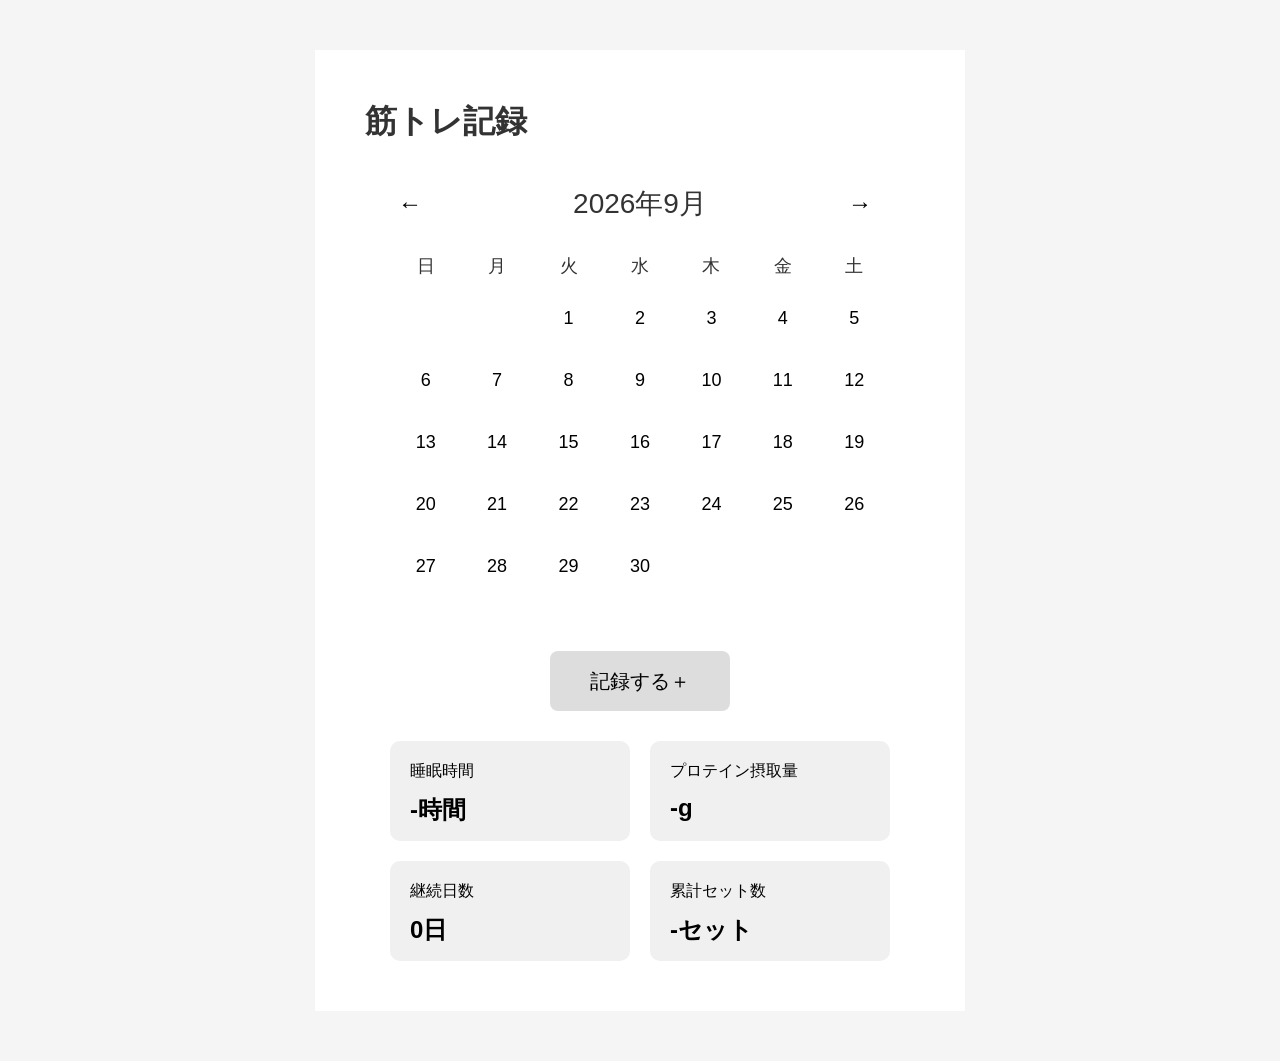
==== index.html @ 996ff5ee "Add files via upload" ====
<!DOCTYPE html>
<html lang="ja">
<head>
    <meta charset="UTF-8">
    <meta name="viewport" content="width=device-width, initial-scale=1.0">
    <title>筋トレ記録</title>
    <link rel="stylesheet" href="style.css">
</head>
<body>
<main class="container">
    <h1>筋トレ記録</h1>
    <!-- カレンダー -->
    <section id="calendar"></section>
    <!-- 記録ボタン -->
    <button id="record-button">
        記録する＋
    </button>
    <!-- 統計情報 -->
    <section class="stats">

    <button class="card" id="sleep">
        <span class="card-title">睡眠時間</span>
        <span class="card-value">-時間</span>
    </button>

    <button class="card" id="protein">
        <span class="card-title">プロテイン摂取量</span>
        <span class="card-value">-g</span>
    </button>

    <button class="card" id="streak">
        <span class="card-title">継続日数</span>
        <span class="card-value">0日</span>
    </button>

    <button class="card" id="sets">
        <span class="card-title">累計セット数</span>
        <span class="card-value">-セット</span>
    </button>

</section>
</main>
<script src="script.js"></script>
</body>
</html>
---- style.css ----
body {
    margin: 0;
    background-color: #f5f5f5;
    font-family: sans-serif;
    color: #333;
}

.container {
    width: 650px;
    min-height: 850px;
    margin: 50px auto;
    padding: 50px;
    background-color: white;
    box-sizing: border-box;
}


/* ====================
   タイトル
   ==================== */

h1 {
    margin: 0 0 40px;
    font-size: 32px;
}


/* ====================
   カレンダー
   ==================== */

#calendar {
    width: 500px;
    margin: 0 auto 60px;
}


/* 月・矢印 */

.calendar-header {
    display: grid;
    grid-template-columns: 50px 1fr 50px;
    align-items: center;
    margin-bottom: 30px;
}

.calendar-title {
    text-align: center;
    font-size: 28px;
}

.calendar-header button {
    width: 40px;
    height: 40px;
    border: none;
    background-color: transparent;
    font-size: 24px;
    cursor: pointer;
}


/* 曜日 */

.week {
    display: grid;
    grid-template-columns: repeat(7, 1fr);
    text-align: center;
    margin-bottom: 15px;
}

.week div {
    font-size: 18px;
}


/* 日付 */

.days {
    display: grid;
    grid-template-columns: repeat(7, 1fr);
    row-gap: 12px;
}

.day {
    width: 50px;
    height: 50px;
    margin: 0 auto;

    border: none;
    background-color: transparent;

    font-size: 18px;
    cursor: pointer;
}


/* 今日 */

.day.today {
    background-color: #fff2a8;
    border-radius: 50%;
    font-weight: bold;
}


/* 記録した日 */

.day.recorded {
    font-size: 15px;
}


/* ====================
   記録するボタン
   ==================== */

#record-button {
    display: block;

    width: 180px;
    height: 60px;

    margin: 0 auto 30px;

    border: none;
    border-radius: 8px;

    background-color: #ddd;

    font-size: 20px;
    cursor: pointer;
}

#record-button:hover {
    background-color: #ccc;
}


/* ====================
   統計カード
   ==================== */

.stats {
    display: grid;

    grid-template-columns: 1fr 1fr;

    gap: 20px;

    width: 500px;
    margin: 0 auto;
}


.card {
    height: 100px;

    padding: 20px;

    border: none;
    border-radius: 10px;

    background-color: #f0f0f0;

    text-align: left;

    cursor: pointer;
}


.card:hover {
    background-color: #e5e5e5;
}


.card-title {
    display: block;

    margin-bottom: 12px;

    font-size: 16px;
}


.card-value {
    display: block;

    font-size: 24px;
    font-weight: bold;
}
/* ====================
   ボタンを押したとき
   ==================== */

button {
    transition: transform 0.1s;
}

button:active {
    transform: scale(0.95);
}
#record-button {
    transition: transform 0.1s, background-color 0.1s;
}

#record-button:active {
    transform: scale(0.95);
    background-color: #bbb;
}
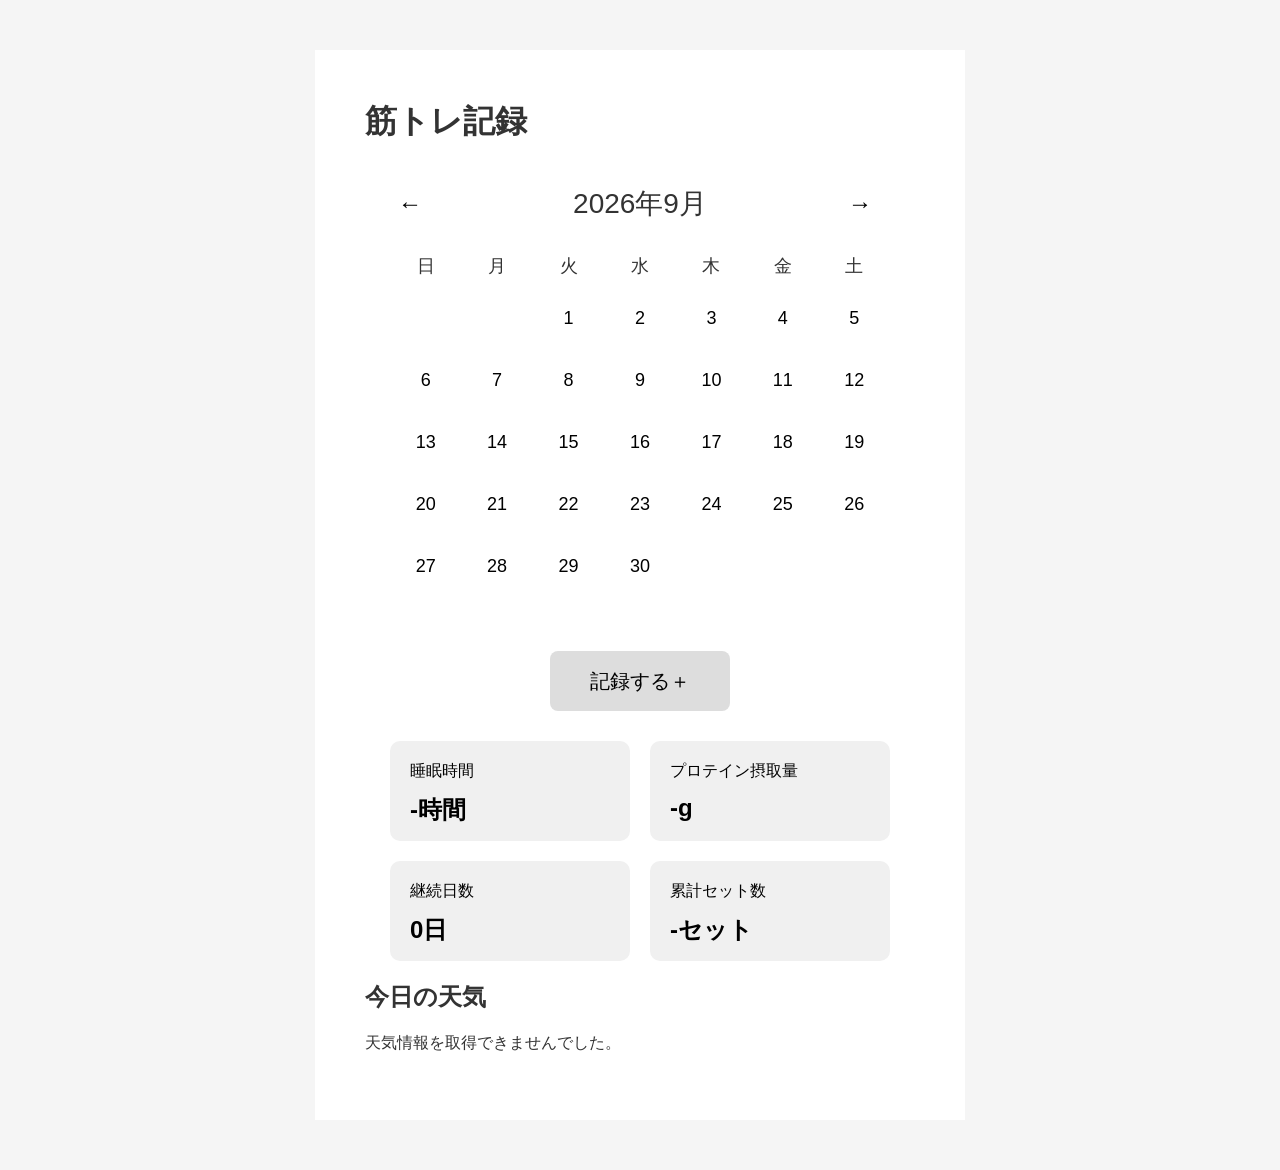
==== commit e0f460fa: "Add weather API" ====
--- a/index.html
+++ b/index.html
@@ -41,5 +41,6 @@
 </section>
 </main>
 <script src="script.js"></script>
+<script src="weather.js"></script>
 </body>
 </html>
